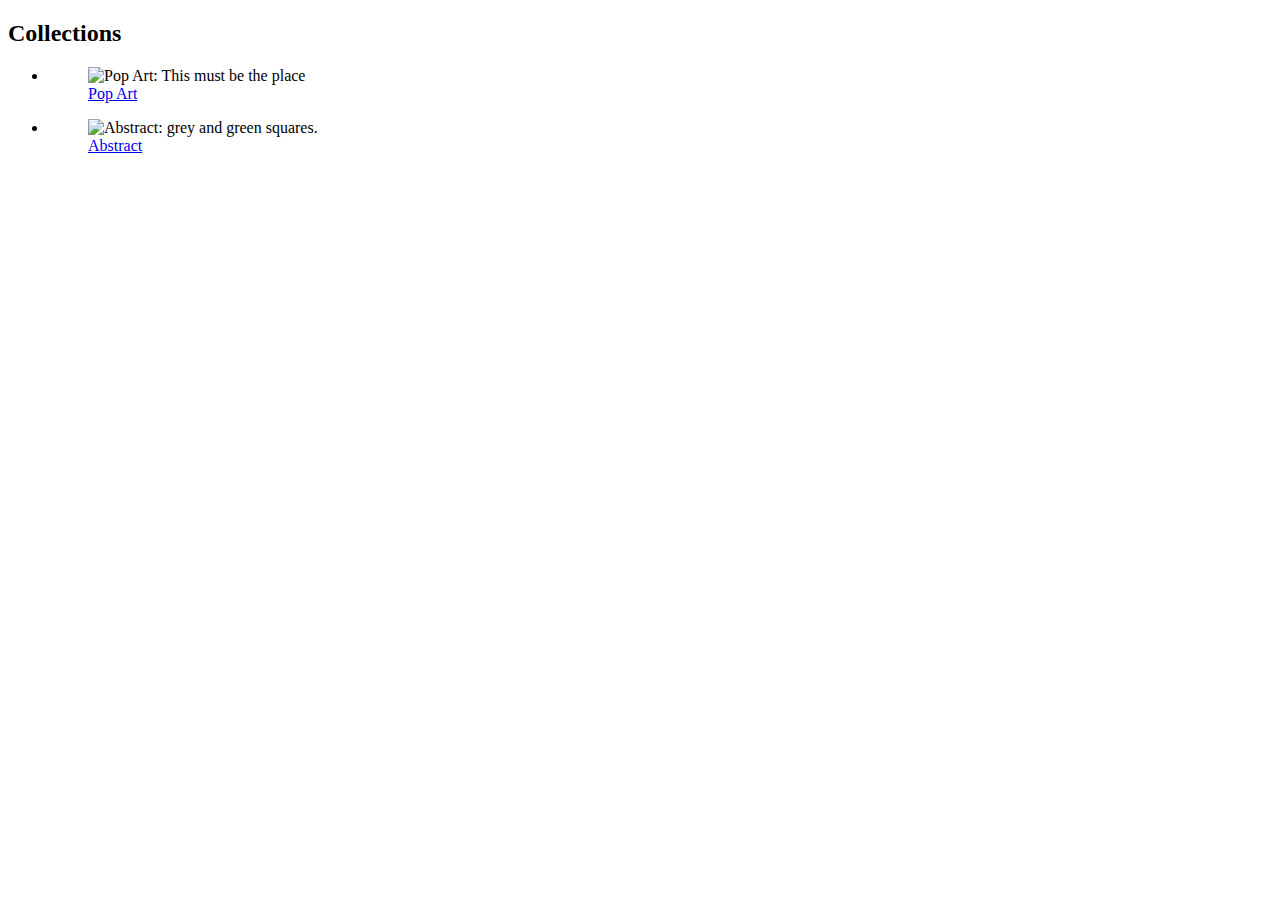
==== flexbox/index.html @ b4d38b06 "flex box" ====
<!DOCTYPE html>
<html lang="en">
    <head>
        <meta charset="UTF-8">
        <meta http-equiv="X-UA-Compatible" content="IE=edge">
        <meta name="viewport" content="width=device-width, initial-scale=1.0">
        <title>Collections</title>
        <link rel="stylesheet" href="./style.css">
    </head>
    <body>
        <section id="collections">
            <h2>Collections</h2>
            <ul>
                <li>
                    <figure class="color7">
                        <img src="img/pop-art.jpg" alt="Pop Art: This must be the place" />
                        <figcaption><a href="#">Pop Art</a></figcaption>
                    </figure>
                </li>
                <li>
                    <figure class="color2">
                        <img src="img/abstract.jpg" alt="Abstract: grey and green squares.">
                            <figcaption><a href="#">Abstract</a></figcaption>
                        </img>
                    </figure>
                </li>
            </ul>
        </section>
        
    </body>
</html>
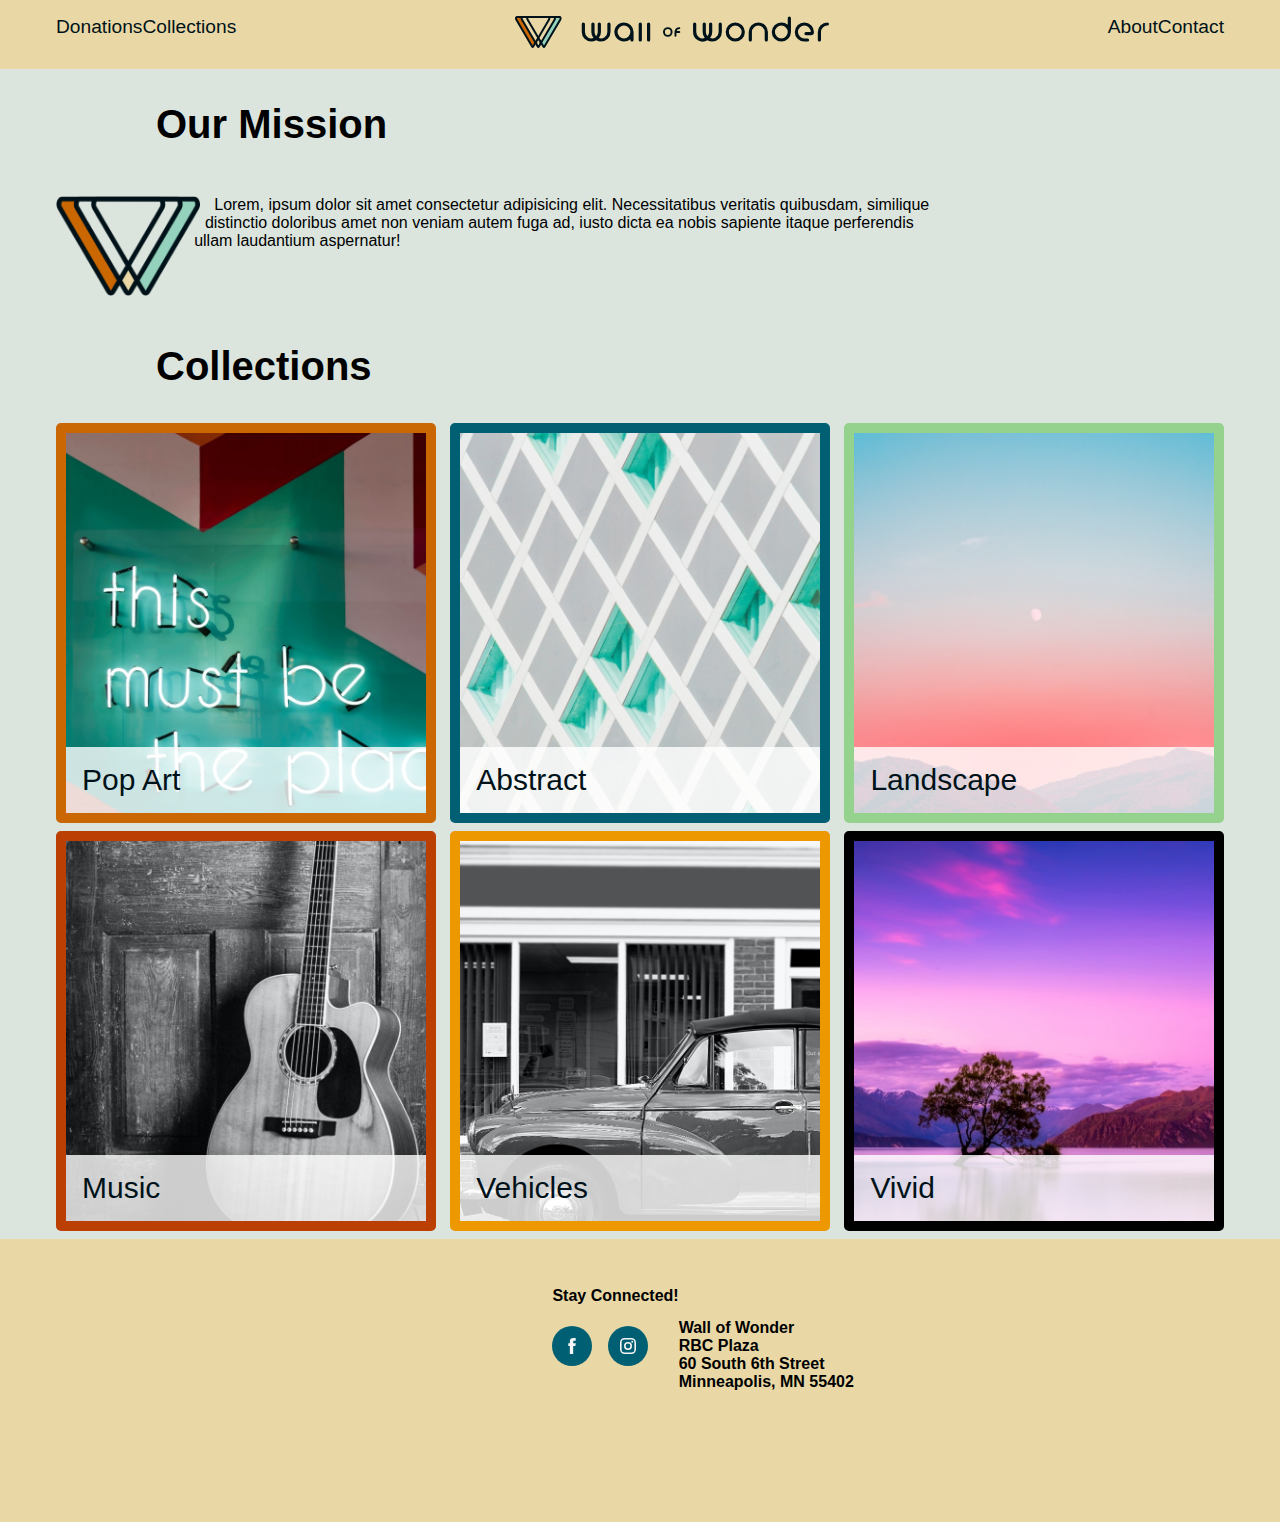
==== commit aa939bd1: "an update" ====
--- a/flexbox/index.html
+++ b/flexbox/index.html
@@ -8,6 +8,29 @@
         <link rel="stylesheet" href="./style.css">
     </head>
     <body>
+        <div class="header">
+            <header>
+                <nav>
+                    <ul>
+                        <li><a href="#"><img src="img/header-logo.svg" alt="Wall of Wonder. Click for home."></li>
+                        <li><a href="#">Collections</a></li>
+                        <li><a href="#">About</a></li>
+                        <li><a href="#">Contact</a></li>
+                        <li><a href="#">Donations</a></li>
+                    </ul>
+                </nav>
+            </header>
+            
+        </div>
+        <section id="mission">
+            <h2>Our Mission</h2>
+            <div class="missiontext">
+            <p>
+                <img src="img/logo2.png" alt="Logo for Wall of Wonder" class="missionimg">
+                Lorem, ipsum dolor sit amet consectetur adipisicing elit. Necessitatibus veritatis quibusdam, similique distinctio doloribus amet non veniam autem fuga ad, iusto dicta ea nobis sapiente itaque perferendis ullam laudantium aspernatur!
+            </p>
+            </div>
+        </section>
         <section id="collections">
             <h2>Collections</h2>
             <ul>
@@ -24,8 +47,53 @@
                         </img>
                     </figure>
                 </li>
+                <li>
+                    <figure class="color3">
+                        <img src="img/landscape.jpg" alt="Landscape">
+                            <figcaption><a href="#">Landscape</a></figcaption>
+                        </img>
+                    </figure>
+                </li>
+                <li>
+                    <figure class="color8">
+                        <img src="img/music.jpg" alt="Music">
+                            <figcaption><a href="#">Music</a></figcaption>
+                        </img>
+                    </figure>
+                </li>
+                <li>
+                    <figure class="color6">
+                        <img src="img/vehicles.jpg" alt="Vehicles">
+                            <figcaption><a href="#">Vehicles</a></figcaption>
+                        </img>
+                    </figure>
+                </li>
+                <li>
+                    <figure class="color5">
+                        <img src="img/vivid.jpg" alt="Vivid">
+                            <figcaption><a href="#">Vivid</a></figcaption>
+                        </img>
+                    </figure>
+                </li>
             </ul>
         </section>
+        <div class="footer">
+            <footer>
+                <div class="social">
+                    <h4>Stay Connected!</h4>
+                    <ul>
+                        <li><a href="https://www.facebook.com" target="_blank"><img src="img/facebook-icon.svg" /></a></li>
+                        <li><a href="https://www.instagram.com" target="_blank"><img src="img/instagram-icon.svg"/></a></li>
+                    </ul>
+                </div>
+                <address>
+                    Wall of Wonder <br />
+                    RBC Plaza<br />
+                    60 South 6th Street<br />
+                    Minneapolis, MN 55402
+                </address>
+            </footer>
+        </div>
         
     </body>
 </html>--- a/flexbox/style.css
+++ b/flexbox/style.css
@@ -0,0 +1,241 @@
+:root   {
+    --color1: #001219;
+    --color2: #005f73;
+    --color3: #3d9397;
+    --color4: #94d28d;
+    --color5: #e9d8a6;
+    --color6: #ee9800;
+    --color7: #ca6702;
+    --color8: #bb3e03;
+    --color9: #ae2012;
+    --color10: #9b2226;
+}
+
+html {
+    box-sizing: border-box;
+}
+
+*, 
+*::before,
+*::after    {
+    box-sizing: inherit;
+}
+
+body    {
+    font-family: 'Segoe UI', Tahoma, Geneva, Verdana, sans-serif;
+    background-color: #DBE5DE;
+    padding: 0;
+    margin: 0;
+}
+
+section {
+    max-width: 1200px;
+    margin: 0 auto;
+    padding: 0 1rem;
+}
+
+section h2{
+    font-size: 2.5rem;
+}
+
+section ul {
+    list-style-type: none;
+    padding: 0;
+    margin: 0;
+}
+
+.header {
+    background-color: var(--color5);
+}
+
+header {
+    padding: 1rem;
+    max-width: 1200px;
+    margin: 0 auto;
+}
+
+nav ul {
+    list-style-type: none;
+    margin: 0;
+    padding: 0;
+}
+
+nav ul {
+    display: flex;
+    flex-flow: row wrap;
+    justify-content: flex-end;
+}
+
+nav a {
+    text-decoration: none;
+    font-size: 1.2rem;
+    color: var(--color1);
+    display: block;
+}
+figure  {
+    margin: 0 0 0.5rem 0;
+    padding: 0;
+    max-height: 400px;
+    overflow: hidden;
+    position: relative;
+    border-width: 10px;
+    border-style: solid;
+    border-radius: 5px;
+}
+
+figure img {
+    margin-bottom: -4px;
+    width: 100%;
+    object-fit: cover;
+    object-position: 0 -150px;
+}
+
+figcaption {
+    background-color: rgba(255, 255, 255, 0.8);
+    font-size: 1.875rem;
+    position: absolute;
+    bottom: 0;
+    width: 100%;
+    margin: 0;
+    padding: 0;
+}
+
+figcaption a {
+    display: block;
+    padding: 1rem;
+    text-decoration: none;
+    color: var(--color1);
+}
+
+.color2, .color2 a:hover{
+    border-color: var(--color2);
+    color: var(--color2);
+}
+
+.color3, .color3 a:hover {
+    border-color: var(--color4);
+    color: var(--color4);
+}
+
+.color4, .color4 a:hover {
+    border-color: var(--color4);
+    color: var(--color4);
+}
+
+.color6, .color6 a:hover {
+    border-color: var(--color6);
+    color: var(--color6);
+}
+
+.color7, .color7 a:hover {
+    border-color: var(--color7);
+    color: var(--color7);
+}
+
+.color8, .color8 a:hover {
+    border-color: var(--color8);
+    color: var(--color8);
+}
+
+@media (min-width: 550px)   {
+    section ul, .footer {
+        display: flex;
+        flex-flow: row wrap;
+        justify-content: space-between;
+    }
+    section li, .social, address {
+        flex-basis: 49.5%;
+    }
+    figure img {
+        object-position: 0;
+    }
+    .missiontext {
+        display: flow-root;
+        max-width: 900px;
+    }
+    .missionimg {
+        float: left;
+        shape-outside: polygon(35.84% 94.87%, 34.64% 87.05%, 51.64% 4.06%, 55.1% 2.38%);
+        max-height: 211px;
+    }
+    footer address {
+        margin-top: 0;
+    }
+}
+
+@media (min-width: 800px) {
+    section h2 {
+        margin-left: 100px;
+    }
+    section li, .social {
+        flex-basis: 32.5%;
+    }
+    address {
+        flex-basis: 65.5%;
+    }
+    nav ul {
+        justify-content: flex-end;
+    }
+    nav li:first-child {
+        flex-basis: auto;
+        margin: auto;
+        order: 2;
+    }
+    nav li:nth-child(2),
+    nav li:nth-child(3) {
+        order: 1;
+    }
+
+    nav li:nth-child(4),
+    nav li:nth-child(5) {
+        order: 3;
+    }
+}
+
+#mission {
+    margin-bottom: 3rem;
+}
+
+.missintext {
+    display: block;
+    line-height: 1.7;
+}
+
+.missionimg {
+    max-height: 100px;
+    display: block;
+}
+
+.footer {
+    background-color: var(--color5);
+}
+
+footer {
+    padding: 3rem;
+    display: flex;
+    flex-flow: column wrap;
+    max-width: 1200px;
+    margin: 0 auto;
+}
+
+footer h4 {
+    margin-top: 0;
+}
+
+footer ul {
+    list-style-type: none;
+    padding: 0;
+    margin: 0;
+    display: flex;
+    flex-flow: row wrap;
+}
+
+footer li {
+    margin-right:1rem;
+}
+
+footer address  {
+    font-style: normal;
+    margin-top: 2rem;
+    font-weight: bold;
+}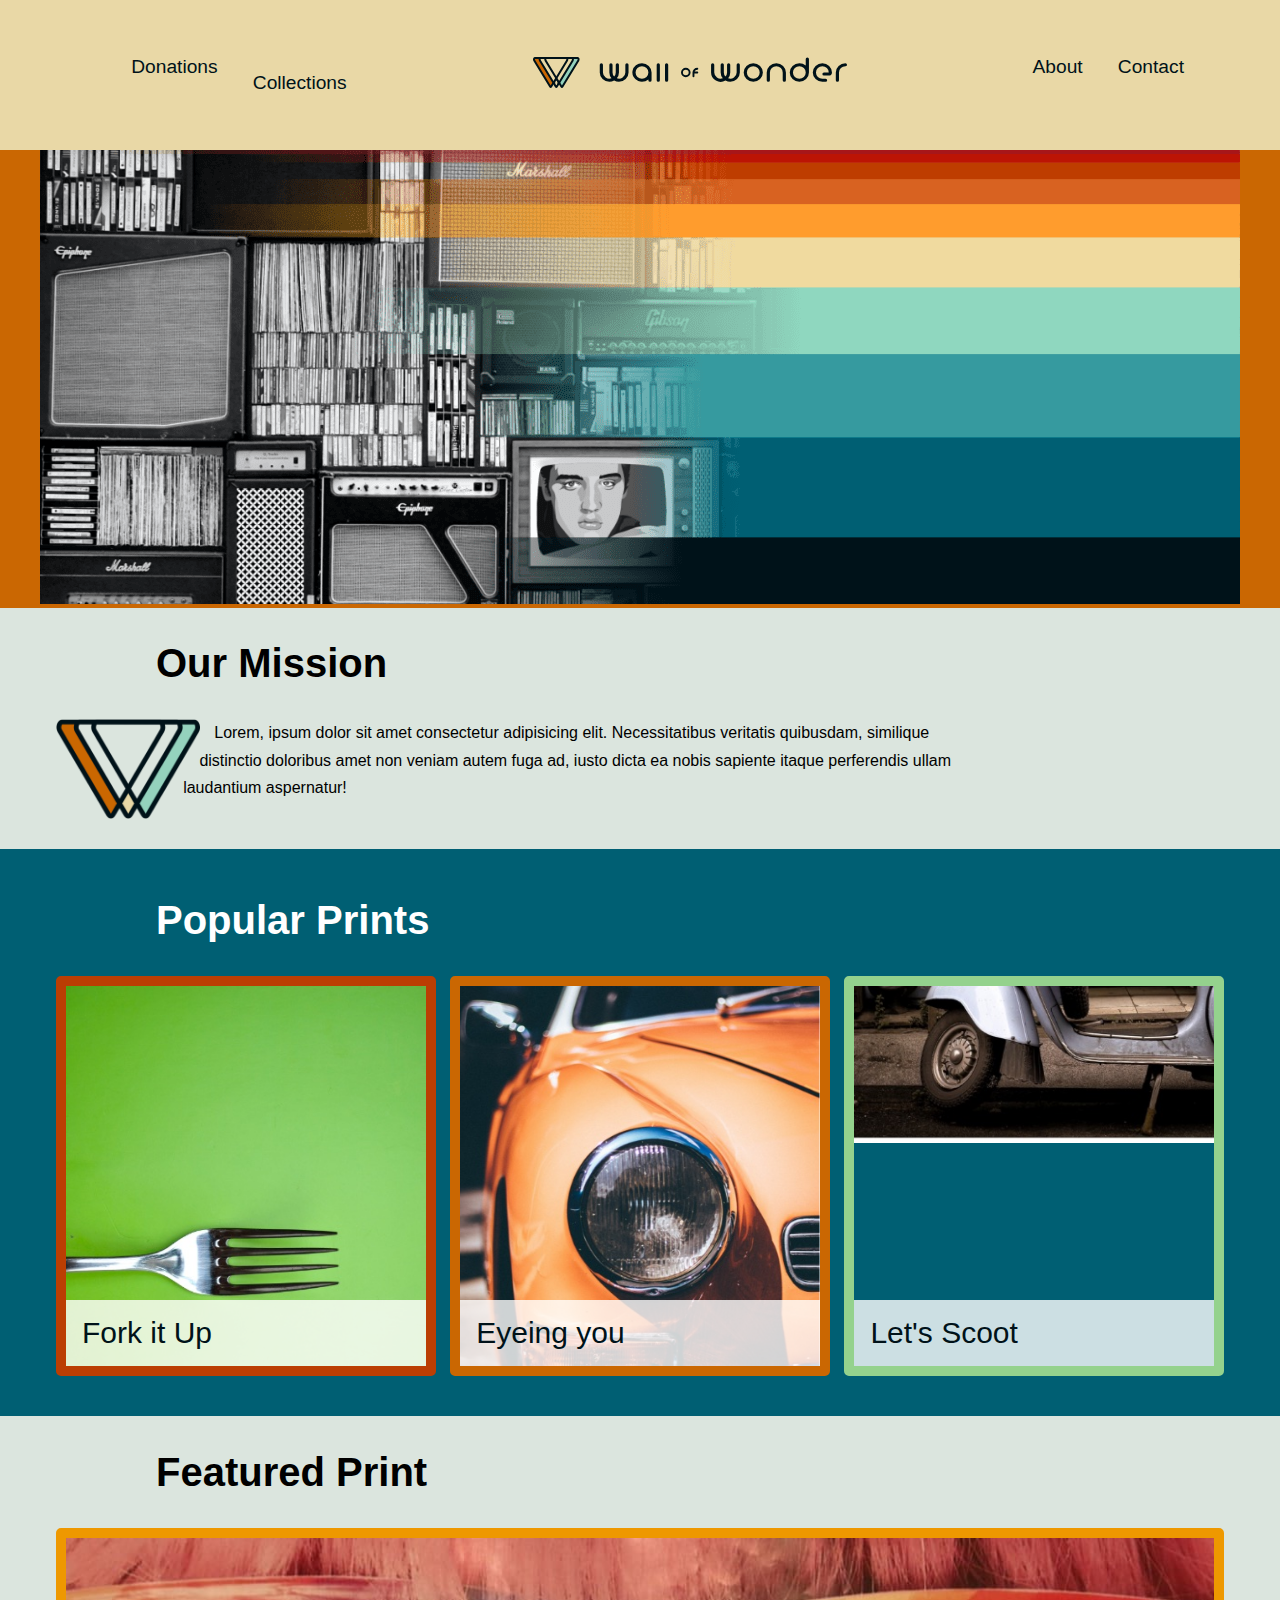
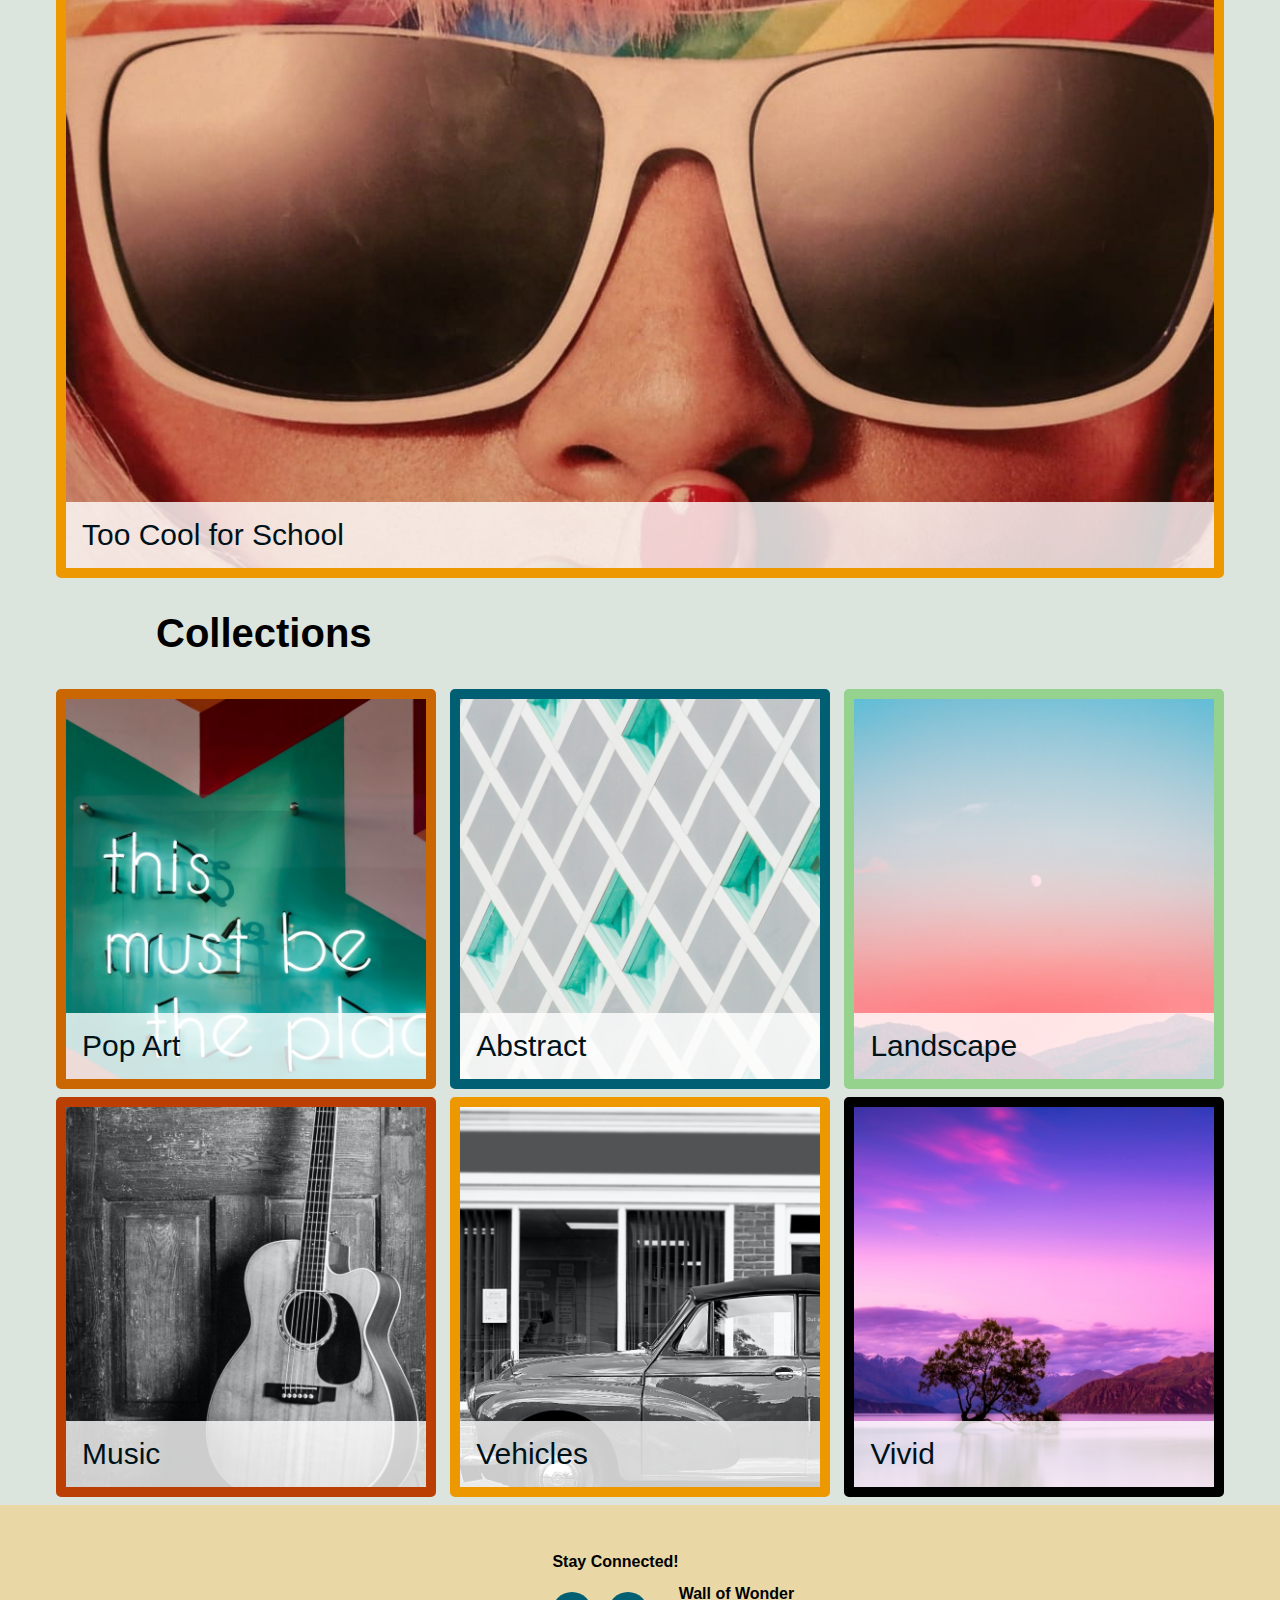
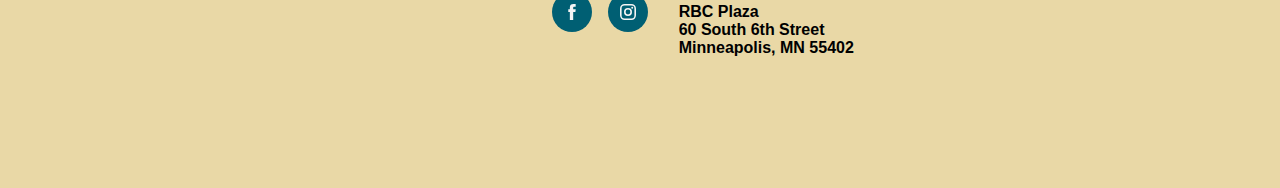
==== commit b86a31bb: "fbox" ====
--- a/flexbox/index.html
+++ b/flexbox/index.html
@@ -20,8 +20,15 @@
                     </ul>
                 </nav>
             </header>
-            
         </div>
+        <section id="hero">
+            <picture>
+                <source srcset="img/hero-1200.png" media="(min-width: 893px"/>
+                <source srcset="img/hero-838.png" media="(min-width: 301px)"/>
+                <img src="img/hero-300.png" alt="Rainbow hero image banner">
+            </picture>
+        </section>
+
         <section id="mission">
             <h2>Our Mission</h2>
             <div class="missiontext">
@@ -31,6 +38,41 @@
             </p>
             </div>
         </section>
+
+        <div class="stripe">
+            <section id="popular">
+                <h2>Popular Prints</h2>
+                <ul>
+                    <li>
+                        <figure class="color8">
+                            <img src="img/fork-it-up.jpg" alt="Fork on green background">
+                            <figcaption><a href="#">Fork it Up</a></figcaption>
+                        </figure>
+                    </li>
+                    <li>
+                        <figure class="color7">
+                            <img src="img/eyeing-you.jpg" alt="Viewing part of an orange car with an oversized headlight.">
+                            <figcaption><a href="#">Eyeing you</a></figcaption>
+                        </figure>
+                    </li>
+                    <li>
+                        <figure class="color4">
+                            <img src="img/lets-scoot.jpg" alt="Vespa scooter parked on a street.">
+                            <figcaption><a href="#">Let's Scoot</a></figcaption>
+                        </figure>
+                    </li>
+                </ul>
+            </section>
+        </div>
+
+        <section id="featured">
+            <h2>Featured Print</h2>
+            <figure class="color6">
+                <img sizes="(min-width: 300px 33.3vw, 100vw" srcset="img/too-cool-300.jpg 300w, img/too-cool-740.jpg 740w, img/too-cool-1058.jpg 1058w, img/too-cool-1200.jpg 1200w" src="img/too-cool-1200.jpg" alt="Closeup of woman in sunglasses showing eyes,nose, and fingers over mouth.">
+                <figcaption><a href="#">Too Cool for School</a></figcaption>
+            </figure>
+        </section>
+
         <section id="collections">
             <h2>Collections</h2>
             <ul>
@@ -82,8 +124,12 @@
                 <div class="social">
                     <h4>Stay Connected!</h4>
                     <ul>
-                        <li><a href="https://www.facebook.com" target="_blank"><img src="img/facebook-icon.svg" /></a></li>
-                        <li><a href="https://www.instagram.com" target="_blank"><img src="img/instagram-icon.svg"/></a></li>
+                        <li>
+                            <a href="https://www.facebook.com" target="_blank"><img src="img/facebook-icon.svg" /></a>
+                        </li>
+                        <li>
+                            <a href="https://www.instagram.com" target="_blank"><img src="img/instagram-icon.svg"/></a>
+                        </li>
                     </ul>
                 </div>
                 <address>
--- a/flexbox/style.css
+++ b/flexbox/style.css
@@ -63,18 +63,58 @@
 nav ul {
     display: flex;
     flex-flow: row wrap;
-    justify-content: flex-end;
+    justify-content: space-around;
+    align-items: space-between;
+}
+
+nav li {
+    flex-basis: 48%;
+    margin-bottom: 0.5rem;
+}
+
+nav li:first-child {
+    flex-basis: 100%;
+    text-align: center;
 }
 
 nav a {
     text-decoration: none;
     font-size: 1.2rem;
-    color: var(--color1);
+    background-color: var(--color10);
     display: block;
-}
+    padding: 0.5rem;
+    border-radius: 5px;
+    text-align: center;
+    color: white;
+}
+
+#hero {
+    background-color: var(--color7);
+    text-align: center;
+    max-width: 100%;
+    padding: 0;
+    margin: 0;
+}
+
+
+#hero img {
+    max-width: 100%;
+    max-height: 454px;
+}
+
+nav li:first-child a {
+    background-color: transparent;
+}
+
+nav a:hover {
+    background-color: var(--color1);
+    color: var(--color5);
+}
+
 figure  {
     margin: 0 0 0.5rem 0;
     padding: 0;
+    height: 100%;
     max-height: 400px;
     overflow: hidden;
     position: relative;
@@ -107,6 +147,20 @@
     color: var(--color1);
 }
 
+.stripe {
+    background-color: var(--color2);
+    color: white;
+    padding: 1rem 0 2rem 0;
+}
+
+#featured figure {
+    max-height: 650px;
+}
+
+#featured img {
+    object-position: 0;
+}
+
 .color2, .color2 a:hover{
     border-color: var(--color2);
     color: var(--color2);
@@ -146,6 +200,12 @@
     section li, .social, address {
         flex-basis: 49.5%;
     }
+    #popular li:last-child {
+        flex-basis: 100%;
+    }
+    #popular li:last-child figure img {
+        object-position: 0 -350px;
+    }
     figure img {
         object-position: 0;
     }
@@ -161,14 +221,36 @@
     footer address {
         margin-top: 0;
     }
+    header {
+        padding: 3rem;
+    }
+    nav ul {
+        justify-content: center;
+        gap: 1.2em;
+    }
+    nav li {
+        flex-basis: auto;
+        margin-bottom: 0;
+    }
+    nav a {
+        color: var(--color1);
+        background-color: transparent;
+    }
+    nav a:hover{
+        color: var(--color2);
+        background-color: transparent;
+    }
 }
 
 @media (min-width: 800px) {
     section h2 {
         margin-left: 100px;
     }
-    section li, .social {
+    section li, .social, #popular li:last-child {
         flex-basis: 32.5%;
+    }
+    #popular li:last-child figure img {
+        object-position: 0 -350px;
     }
     address {
         flex-basis: 65.5%;
@@ -196,7 +278,7 @@
     margin-bottom: 3rem;
 }
 
-.missintext {
+.missiontext {
     display: block;
     line-height: 1.7;
 }
